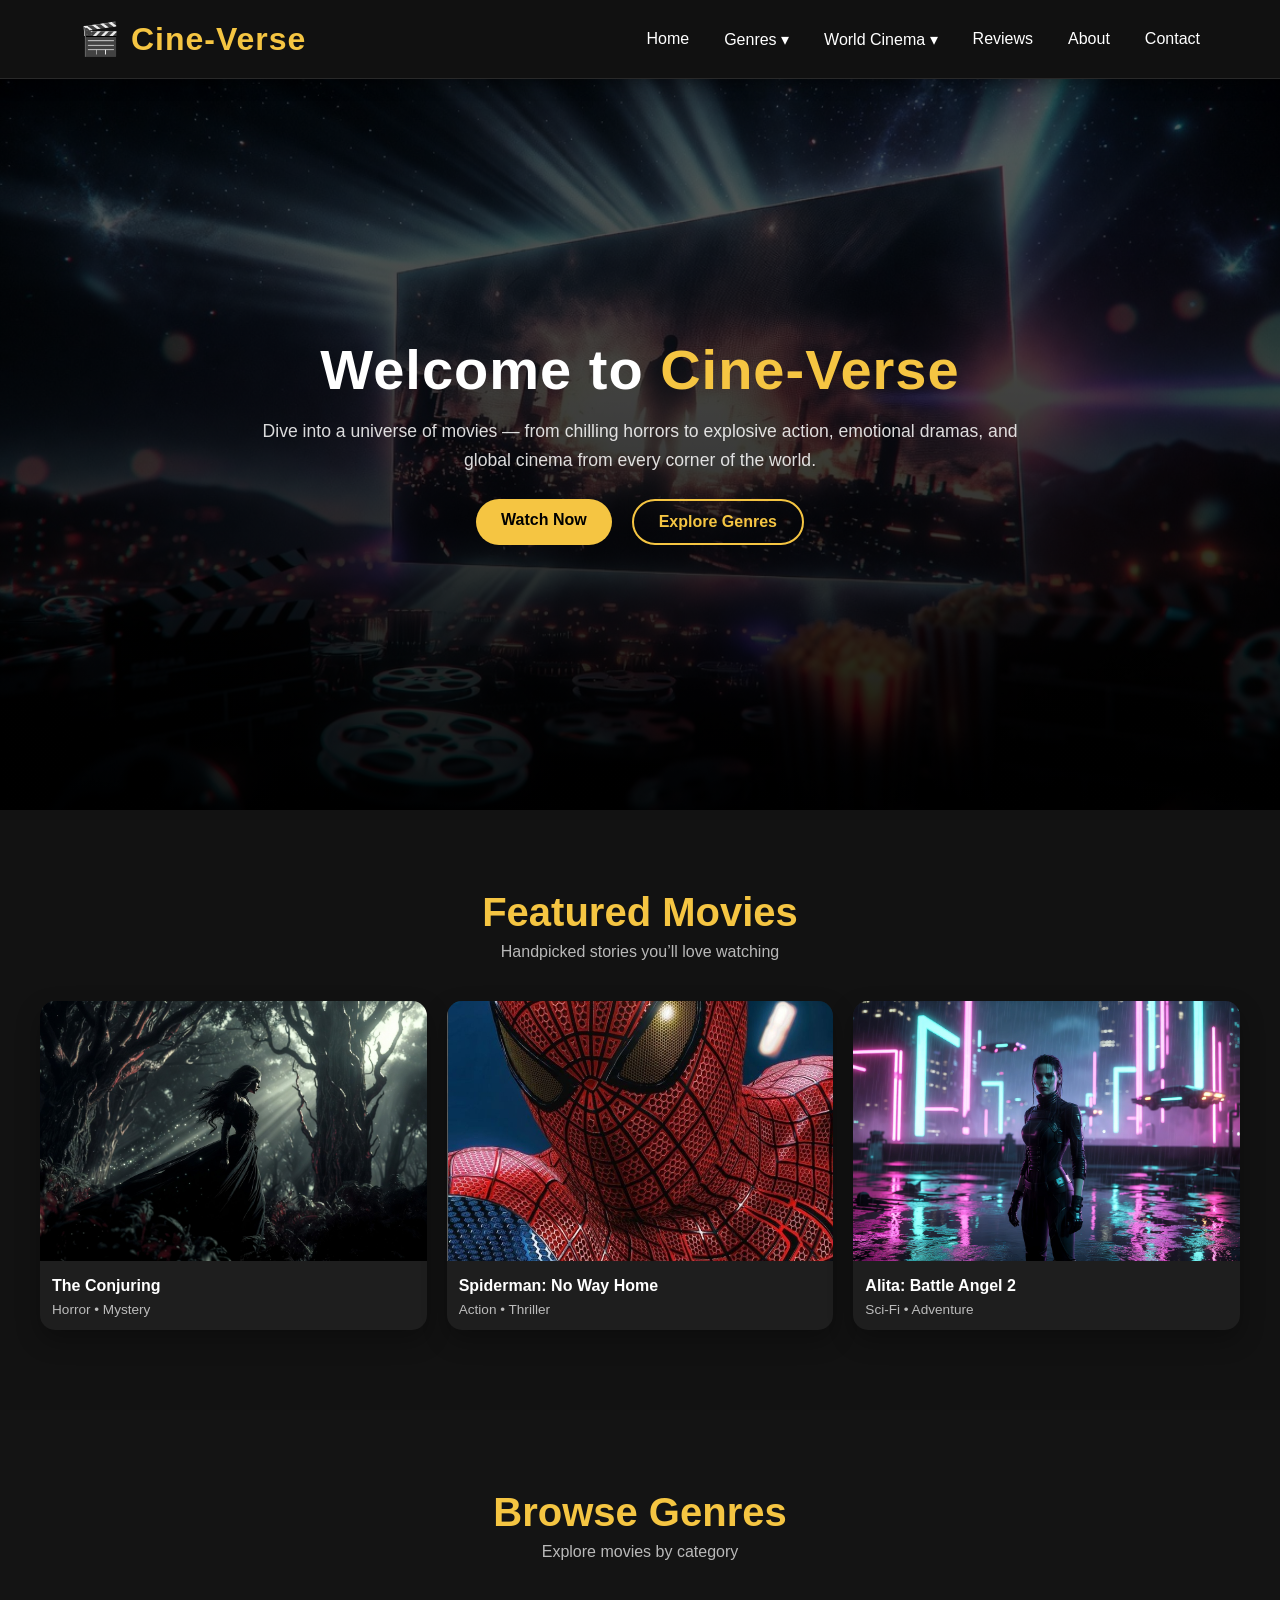
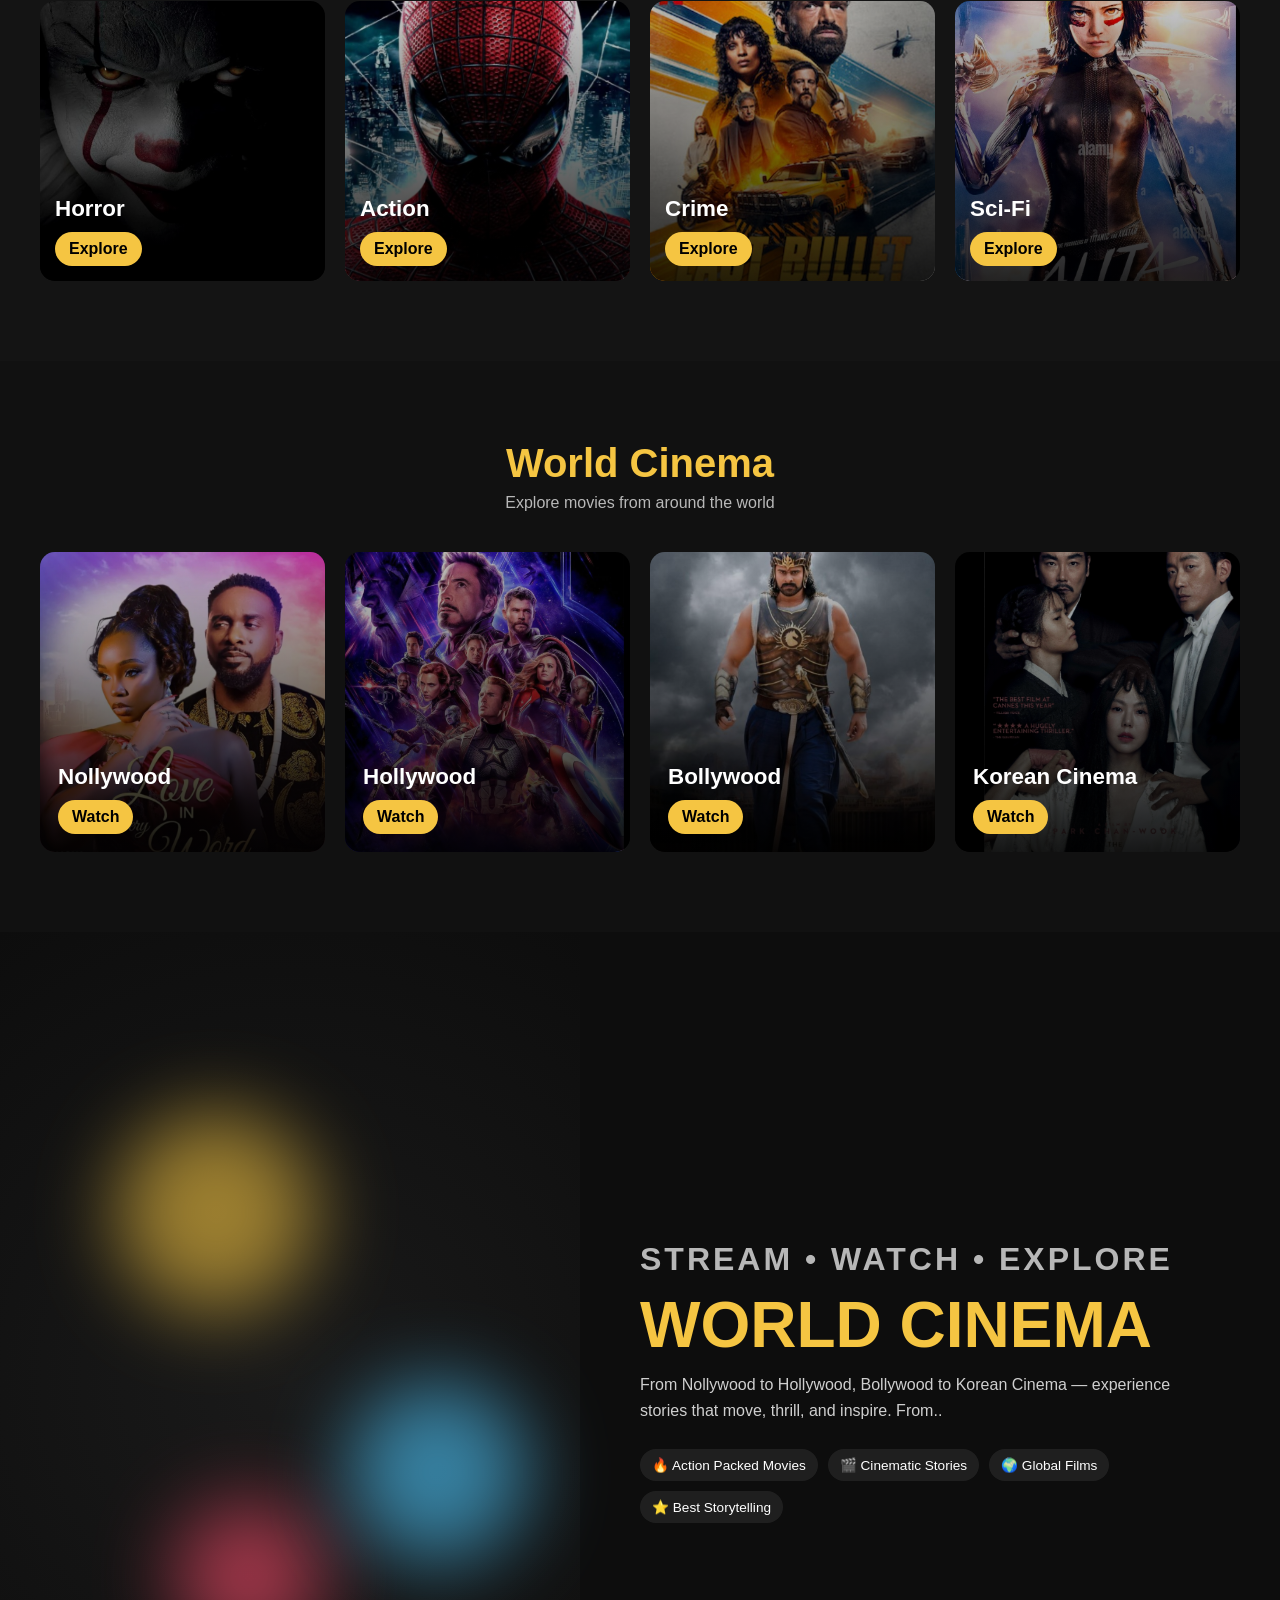
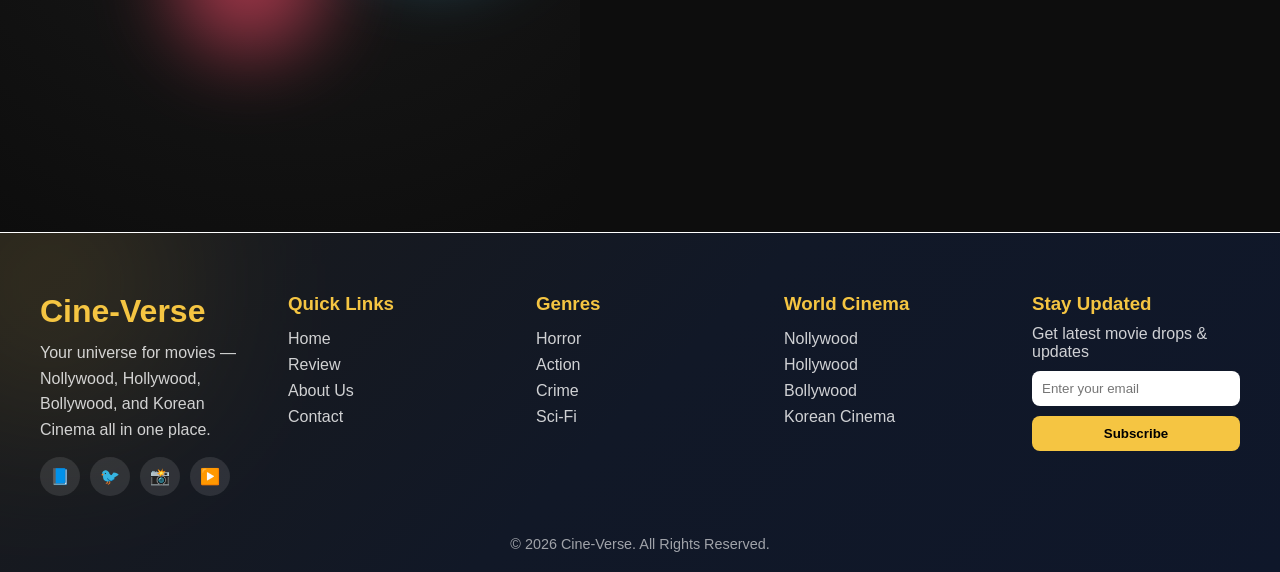
==== index.html @ 4a2f05e6 "first commit" ====
<!DOCTYPE html>
<html lang="en">
<head>
    <meta charset="UTF-8">
    <meta name="viewport" content="width=device-width, initial-scale=1.0">
    <title>Cine-Verse</title>
    <link rel="stylesheet" href="./css/index.css">
</head>
<body>
    
    <!-- HEADER START -->
<header>
    <nav class="navbar">

        <!-- Logo -->
        <div class="logo">
            🎬 Cine-Verse
        </div>

        <!-- Navigation Links -->
        <ul class="nav-links">

            <li><a href="index.html">Home</a></li>

            <!-- Genres Dropdown -->
            <li class="dropdown">
                <a href="#">Genres ▾</a>

                <ul class="dropdown-menu">
                    <li><a href="/html/horror.html">Horror</a></li>
                    <li><a href="/html/action.html">Action</a></li>
                    <li><a href="/html/crime.html">Crime</a></li>
                    <li><a href="/html/scifi.html">Sci-Fi</a></li>
                </ul>
            </li>

            <!-- World Cinema Dropdown -->
            <li class="dropdown">
                <a href="#">World Cinema ▾</a>

                <ul class="dropdown-menu">
                    <li><a href="/html/worldcinema.html">Nollywood</a></li>
                    <li><a href="/html/worldcinema.html">Hollywood</a></li>
                    <li><a href="/html/worldcinema.html">Bollywood</a></li>
                    <li><a href="/html/worldcinema.html">Korean Cinema</a></li>
                </ul>
            </li>

            <li><a href="/html/reviews.html">Reviews</a></li>
            <li><a href="/html/about.html">About</a></li>
            <li><a href="/html/contact.html">Contact</a></li>

        </ul>

    </nav>
</header>

<!-- HERO SECTION -->

<section class="hero">
    <div class="hero-overlay"></div>

    <div class="hero-content">
        <h1>Welcome to <span>Cine-Verse</span></h1>

        <p>
            Dive into a universe of movies — from chilling horrors to explosive action,
            emotional dramas, and global cinema from every corner of the world.
        </p>

        <div class="hero-buttons">
            <a href="#" class="btn primary">Watch Now</a>
            <a href="#" class="btn secondary">Explore Genres</a>
        </div>
    </div>
</section>

                <!--    FEATURED MOVIES-->

<section class="featured">
    <div class="container">

        <div class="section-title">
            <h2>Featured Movies</h2>
            <p>Handpicked stories you’ll love watching</p>
        </div>

        <div class="movie-grid">

            <div class="movie-card">
                <img src="./images/WhatsApp Image 2026-05-31 at 11.28.16 PM.jpeg">
                <div class="movie-info">
                    <h3>The Conjuring</h3>
                    <span>Horror • Mystery</span>
                </div>
            </div>

            <div class="movie-card">
                <img src="./images/WhatsApp Image 2026-05-31 at 11.37.19 PM.jpeg">
                <div class="movie-info">
                    <h3>Spiderman: No Way Home</h3>
                    <span>Action • Thriller</span>
                </div>
            </div>

            <div class="movie-card">
                <img src="./images/WhatsApp Image 2026-05-31 at 11.28.17 PM.jpeg">
                <div class="movie-info">
                    <h3>Alita: Battle Angel 2</h3>
                    <span>Sci-Fi • Adventure</span>
                </div>
            </div>

            </div>

        </div>
    </div>
</section>


                      <!--GENRES-->
<section class="genres">
    <div class="container">

        <div class="section-title">
            <h2>Browse Genres</h2>
            <p>Explore movies by category</p>
        </div>

        <div class="genre-grid">

            <!-- HORROR -->
            <div class="genre-card">
                <img src="./images/PENNNYWISE.jpg" alt="Horror">

                <div class="genre-overlay">
                    <h3>Horror</h3>
                    <a href="/html/horror.html" class="genre-btn">Explore</a>
                </div>
            </div>

            <!-- ACTION -->
            <div class="genre-card">
                <img src="./images/SPIDEY.jpg" alt="Action">

                <div class="genre-overlay">
                    <h3>Action</h3>
                    <a href="/html/action.html" class="genre-btn">Explore</a>
                </div>
            </div>

            <!-- CRIME -->
            <div class="genre-card">
                <img src="./images/ACTION.jpg" alt="Crime">

                <div class="genre-overlay">
                    <h3>Crime</h3>
                    <a href="/html/crime.html" class="genre-btn">Explore</a>
                </div>
            </div>

            <!-- SCI-FI -->
            <div class="genre-card">
                <img src="./images/ALITA.jpg" alt="Sci-Fi">

                <div class="genre-overlay">
                    <h3>Sci-Fi</h3>
                    <a href="/html/sci-fi.html" class="genre-btn">Explore</a>
                </div>
            </div>

        </div>

    </div>
</section>


<section class="cinema">
    <div class="container">

        <div class="section-title">
            <h2>World Cinema</h2>
            <p>Explore movies from around the world</p>
        </div>

        <div class="cinema-grid">

            <!-- NOLLYWOOD -->
            <div class="cinema-card">
                <img src="./images/WhatsApp Image 2026-06-01 at 12.31.24 AM (2).jpeg" alt="Nollywood">

                <div class="cinema-overlay">
                    <h3>Nollywood</h3>
                    <a href="/html/worldcinema.html" class="cinema-btn">Watch</a>
                </div>
            </div>

            <!-- HOLLYWOOD -->
            <div class="cinema-card">
                <img src="./images/WhatsApp Image 2026-06-01 at 12.31.24 AM (1).jpeg" alt="Hollywood">

                <div class="cinema-overlay">
                    <h3>Hollywood</h3>
                    <a href="/html/worldcinema.html" class="cinema-btn">Watch</a>
                </div>
            </div>

            <!-- BOLLYWOOD -->
            <div class="cinema-card">
                <img src="./images/WhatsApp Image 2026-06-01 at 12.31.24 AM.jpeg" alt="Bollywood">

                <div class="cinema-overlay">
                    <h3>Bollywood</h3>
                    <a href="/html/worldcinema.html" class="cinema-btn">Watch</a>
                </div>
            </div>

            <!-- KOREAN CINEMA -->
            <div class="cinema-card">
                <img src="./images/WhatsApp Image 2026-06-01 at 12.32.13 AM.jpeg" alt="Korean Cinema">

                <div class="cinema-overlay">
                    <h3>Korean Cinema</h3>
                    <a href="/html/worldcinema.html" class="cinema-btn">Watch</a>
                </div>
            </div>

        </div>

    </div>
</section>


<section class="final-banner">

    <!-- LEFT SIDE (VISUAL AMBIENCE) -->
    <div class="final-left">
        <div class="glow-circle one"></div>
        <div class="glow-circle two"></div>
        <div class="glow-circle three"></div>
    </div>

    <!-- RIGHT SIDE (ANIMATED TEXT) -->
    <div class="final-right">

        <h1 class="line1">STREAM • WATCH • EXPLORE</h1>

        <h1 class="line2">WORLD CINEMA</h1>

        <p>
            From Nollywood to Hollywood, Bollywood to Korean Cinema —  
            experience stories that move, thrill, and inspire. From..
        </p>

        <div class="moving-tags">
            <span>🔥 Action Packed Movies</span>
            <span>🎬 Cinematic Stories</span>
            <span>🌍 Global Films</span>
            <span>⭐ Best Storytelling</span>
        </div>

    </div>

</section>



<footer class="footer">

    <div class="footer-container">

        <!-- BRAND SECTION -->
        <div class="footer-brand">
            <h2>Cine-Verse</h2>
            <p>
                Your universe for movies — Nollywood, Hollywood, Bollywood, and Korean Cinema all in one place.
            </p>

            <div class="socials">
                <span>📘</span>
                <span>🐦</span>
                <span>📸</span>
                <span>▶️</span>
            </div>
        </div>

        <!-- QUICK LINKS -->
        <div class="footer-links">
            <h3>Quick Links</h3>
            <a href="/html/index.html">Home</a>
            <a href="/html/reviews.html">Review</a>
            <a href="/html/about.html">About Us</a>
            <a href="/html/contact.html">Contact</a>
        </div>

        <!-- GENRES -->
        <div class="footer-links">
            <h3>Genres</h3>
            <a href="/html/horror.html">Horror</a>
            <a href="/html/action.html">Action</a>
            <a href="/html/crime.html">Crime</a>
            <a href="/html/sci-fi.html">Sci-Fi</a>
        </div>

        <!-- WORLD-CINEMA -->
        <div class="footer-links">
            <h3>World Cinema</h3>
            <a href="/html/worldcinema.html">Nollywood</a>
            <a href="/html/worldcinema.html">Hollywood</a>
            <a href="/html/worldcinema.html">Bollywood</a>
            <a href="/html/worldcinema.html">Korean Cinema</a>
        </div>

        <!-- CONTACT -->
        <div class="footer-contact">
            <h3>Stay Updated</h3>

            <p>Get latest movie drops & updates</p>

            <input type="email" placeholder="Enter your email">
            <button>Subscribe</button>
        </div>


    </div>

    <div class="footer-bottom">
        <p>© 2026 Cine-Verse. All Rights Reserved.</p>
    </div>

</footer>

</body>
</html>
---- css/index.css ----
/* RESET */

*{
    margin:0;
    padding:0;
    box-sizing:border-box;
}

/* BODY */

body{
    font-family:'Segoe UI', sans-serif;
    background:#0d0d0d;
}

/* NAVBAR */

header{
    position:relative;
    
}   

.navbar{
    position:fixed;
    top:0;
    left:0;
    width:100%;
    z-index:999999;

    display:flex;
    justify-content:space-between;
    align-items:center;

    padding:20px 80px;

    background:#111;
    border-bottom:1px solid rgba(255,255,255,0.1);

    box-shadow:0 4px 15px rgba(0,0,0,0.4);
}

/* LOGO */

.logo{
    font-size:2rem;
    font-weight:700;
    color:#f5c542;
    cursor:pointer;
    letter-spacing:1px;
}

/* NAVIGATION */

.nav-links{
    display:flex;
    align-items:center;
    gap:35px;
    list-style:none;
}

.nav-links li{
    position:relative;
}

.nav-links a{
    color:white;
    text-decoration:none;
    font-size:1rem;
    transition:0.3s ease;
}

/* HOVER EFFECT */

.nav-links a:hover{
    color:#f5c542;
}

/* DROPDOWN */

.dropdown{
    position:relative;
    display:inline-block;
}

.dropdown-menu{
    position:absolute;
    top: 100%;
    left:0;

    min-width:180px;

    background:#1b1b1b;

    border-radius:10px;

    display:none;

    list-style:none;

    overflow:hidden;

    box-shadow:0 8px 20px rgba(0,0,0,0.5);

    padding:10px 0;
}

/* SHOW DROPDOWN */

.dropdown:hover .dropdown-menu{
    display:block;
}

/* DROPDOWN ITEMS */

.dropdown-menu li{
    width:100%;
}

.dropdown-menu a{
    display:block;
    padding:12px 18px;
}

.dropdown-menu a:hover{
    background:#292929;
    color:#f5c542;
}

.hero {
    height: 90vh;
    width: 100%;

    display: flex;
    align-items: center;
    justify-content: center;

    position: relative;

    background: url('/images/Cine-Verse\ hero\ image.jpeg') no-repeat center/cover;
}

/* DARK OVERLAY FOR CINEMATIC FEEL */
.hero-overlay {
    position: absolute;
    top: 0;
    left: 0;

    height: 100%;
    width: 100%;

    background: linear-gradient(
        to bottom,
        rgba(0,0,0,0.6),
        rgba(0,0,0,0.9)
    );
}

/* CONTENT */


.hero-content {
    position: relative;
    text-align: center;

    max-width: 800px;
    padding: 20px;
    color: white;
}

.hero-content h1 {
    font-size: 3.5rem;
    margin-top: 4.5rem;
    margin-bottom: 15px;
    letter-spacing: 1px;
}

.hero-content h1 span {
    color: #f5c542;
}

.hero-content p {
    font-size: 1.1rem;
    line-height: 1.6;
    opacity: 0.85;
    margin-bottom: 25px;
}

/* BUTTONS */
.hero-buttons {
    display: flex;
    justify-content: center;
    gap: 20px;
}

.btn {
    padding: 12px 25px;
    text-decoration: none;
    border-radius: 30px;
    font-weight: 600;
    transition: 0.3s ease;
}

/* PRIMARY BUTTON */
.primary {
    background: #f5c542;
    color: #000;
}

.primary:hover {
    background: #ffd76a;
    transform: scale(1.05);
}

/* SECONDARY BUTTON */
.secondary {
    border: 2px solid #f5c542;
    color: #f5c542;
}

.secondary:hover {
    background: #f5c542;
    color: #000;
    transform: scale(1.05);
}



/* Featured Movies */
body {
    font-family: 'Segoe UI', sans-serif;
    background: #121212;
    color: #fff;
}

/* SECTION WRAPPER */
.featured {
    padding: 80px 20px;
}

/* CENTER CONTAINER */
.container {
    max-width: 1200px;
    margin: auto;
}

/* TITLE */
.section-title {
    text-align: center;
    margin-bottom: 40px;
}

.section-title h2 {
    font-size: 2.5rem;
    color: #f5c542;
}

.section-title p {
    opacity: 0.7;
    margin-top: 8px;
}

/* GRID */
.movie-grid {
    display: grid;
    grid-template-columns: repeat(auto-fit, minmax(180px, 1fr));
    gap: 20px;
}

/* CARD */
.movie-card {
    background: #1e1e1e;
    border-radius: 15px;
    overflow: hidden;
    cursor: pointer;
    transition: 0.3s ease;
    box-shadow: 0 10px 25px rgba(0,0,0,0.3);
}

/* IMAGE */
.movie-card img {
    width: 100%;
    height: 260px;
    object-fit: cover;
    transition: 0.4s ease;
}

/* INFO */
.movie-info {
    padding: 12px;
}

.movie-info h3 {
    font-size: 1rem;
    margin-bottom: 5px;
}

.movie-info span {
    font-size: 0.85rem;
    opacity: 0.7;
}

/* HOVER */
.movie-card:hover {
    transform: translateY(-6px);
    box-shadow: 0 15px 35px rgba(245, 197, 66, 0.15);
}

.movie-card:hover img {
    transform: scale(1.05);
}



.genres {
    padding: 80px 20px;
    background: #141414;
}

.container {
    max-width: 1200px;
    margin: auto;
}

.section-title {
    text-align: center;
    margin-bottom: 40px;
}

.section-title h2 {
    font-size: 2.5rem;
    color: #f5c542;
}

.section-title p {
    opacity: 0.7;
}

/* GRID */
.genre-grid {
    display: grid;
    grid-template-columns: repeat(auto-fit, minmax(220px, 1fr));
    gap: 20px;
}

/* CARD */
.genre-card {
    position: relative;
    height: 280px;
    border-radius: 15px;
    overflow: hidden;
    cursor: pointer;
    transition: 0.3s ease;
}

/* IMAGE */
.genre-card img {
    width: 100%;
    height: 100%;
    object-fit: cover;
    transition: 0.4s ease;
}

/* OVERLAY */
.genre-overlay {
    position: absolute;
    inset: 0;
    background: linear-gradient(
        to top,
        rgba(0,0,0,0.85),
        rgba(0,0,0,0.2)
    );

    display: flex;
    flex-direction: column;
    justify-content: flex-end;
    padding: 15px;
    color: white;
}

/* TITLE */
.genre-overlay h3 {
    font-size: 1.4rem;
    margin-bottom: 10px;
}

/* BUTTON */
.genre-btn {
    display: inline-block;
    padding: 8px 14px;
    background: #f5c542;
    color: #000;
    text-decoration: none;
    border-radius: 20px;
    font-weight: bold;
    width: fit-content;
    transition: 0.3s ease;
}

/* HOVER EFFECTS */
.genre-card:hover img {
    transform: scale(1.1);
}

.genre-card:hover {
    transform: translateY(-5px);
}

.genre-btn:hover {
    background: #ffd76a;
}




.cinema {
    padding: 80px 20px;
    background: #111;
}

.container {
    max-width: 1200px;
    margin: auto;
}

/* GRID */
.cinema-grid {
    display: grid;
    grid-template-columns: repeat(auto-fit, minmax(220px, 1fr));
    gap: 20px;
}

/* CARD */
.cinema-card {
    position: relative;
    height: 300px;
    border-radius: 15px;
    overflow: hidden;
    cursor: pointer;
    transition: 0.3s ease;
}

/* IMAGE */
.cinema-card img {
    width: 100%;
    height: 100%;
    object-fit: cover;
    transition: 0.4s ease;
}

/* OVERLAY */
.cinema-overlay {
    position: absolute;
    inset: 0;
    background: linear-gradient(
        to top,
        rgba(0,0,0,0.9),
        rgba(0,0,0,0.2)
    );

    display: flex;
    flex-direction: column;
    justify-content: flex-end;
    padding: 18px;
    color: white;
}

/* TITLE */
.cinema-overlay h3 {
    font-size: 1.4rem;
    margin-bottom: 10px;
}

/* BUTTON */
.cinema-btn {
    display: inline-block;
    padding: 8px 14px;
    background: #f5c542;
    color: #000;
    text-decoration: none;
    border-radius: 20px;
    font-weight: bold;
    width: fit-content;
    transition: 0.3s ease;
}



/* HOVER EFFECT */
.cinema-card:hover img {
    transform: scale(1.1);
}

.cinema-card:hover {
    transform: translateY(-6px);
    box-shadow: 0 15px 30px rgba(0,0,0,0.5);
}

.cinema-btn:hover {
    background: #ffd76a;
}





/* SECTION LAYOUT */
.final-banner {
    display: flex;
    height: 100vh;
    background: #0d0d0d;
    overflow: hidden;
}

/* LEFT SIDE (GLOW AMBIENCE) */
.final-left {
    flex: 1;
    position: relative;
    background: radial-gradient(circle at center, #1a1a1a, #0d0d0d);
}

/* FLOATING GLOW ORBS */
.glow-circle {
    position: absolute;
    border-radius: 50%;
    filter: blur(40px);
    opacity: 0.6;
    animation: float 6s infinite ease-in-out;
}

.one {
    width: 200px;
    height: 200px;
    background: #f5c542;
    top: 20%;
    left: 20%;
}

.two {
    width: 150px;
    height: 150px;
    background: #ff4d6d;
    bottom: 20%;
    left: 30%;
    animation-delay: 2s;
}

.three {
    width: 180px;
    height: 180px;
    background: #4dc9ff;
    top: 50%;
    left: 60%;
    animation-delay: 4s;
}

@keyframes float {
    0%, 100% { transform: translateY(0); }
    50% { transform: translateY(-20px); }
}

/* RIGHT SIDE */
.final-right {
    flex: 1;
    display: flex;
    flex-direction: column;
    justify-content: center;
    padding: 60px;
    color: white;
}

/* MAIN TITLE */
.line1 {
    font-size: 2rem;
    letter-spacing: 3px;
    opacity: 0.7;
    animation: fadeIn 2s ease;
}

.line2 {
    font-size: 4rem;
    color: #f5c542;
    margin: 10px 0;
    animation: glowText 2s infinite alternate;
}

/* DESCRIPTION */
.final-right p {
    opacity: 0.8;
    line-height: 1.6;
    margin-bottom: 25px;
}

/* TAGS */
.moving-tags {
    display: flex;
    flex-wrap: wrap;
    gap: 10px;
}

.moving-tags span {
    background: rgba(255,255,255,0.08);
    padding: 8px 12px;
    border-radius: 20px;
    font-size: 0.85rem;
    animation: slideUp 1s ease forwards;
    transition: 0.3s ease;
}

.moving-tags span:hover {
    background: #f5c542;
    color: #000;
    transform: scale(1.1);
}

/* ANIMATIONS */
@keyframes glowText {
    from { text-shadow: 0 0 10px #f5c542; }
    to { text-shadow: 0 0 25px #f5c542, 0 0 40px #f5c542; }
}

@keyframes fadeIn {
    from { opacity: 0; transform: translateY(20px); }
    to { opacity: 1; transform: translateY(0); }
}

@keyframes slideUp {
    from { opacity: 0; transform: translateY(20px); }
    to { opacity: 1; transform: translateY(0); }
}







/* FOOTER BACKGROUND (NOT PURE BLACK) */
.footer {
    background: linear-gradient(135deg, #1a1a1a, #111827, #0f172a);
    color: white;
    padding: 60px 20px 20px;
    position: relative;
    overflow: hidden;
    border-top: white solid 1px;
}

/* SOFT GLOW EFFECT */
.footer::before {
    content: "";
    position: absolute;
    top: -50px;
    left: -50px;
    width: 200px;
    height: 200px;
    background: #f5c542;
    filter: blur(100px);
    opacity: 0.2;
}

/* CONTAINER */
.footer-container {
    max-width: 1200px;
    margin: auto;
    display: grid;
    grid-template-columns: repeat(auto-fit, minmax(200px, 1fr));
    gap: 40px;
    position: relative;
    z-index: 2;
}

/* BRAND */
.footer-brand h2 {
    font-size: 2rem;
    color: #f5c542;
    margin-bottom: 10px;
}

.footer-brand p {
    opacity: 0.8;
    line-height: 1.6;
}

/* SOCIAL ICONS */
.socials {
    margin-top: 15px;
    display: flex;
    gap: 10px;
}

.socials span {
    background: rgba(255,255,255,0.1);
    padding: 10px;
    border-radius: 50%;
    cursor: pointer;
    transition: 0.3s ease;
}

.socials span:hover {
    background: #f5c542;
    color: #000;
    transform: scale(1.1);
}

/* LINKS */
.footer-links h3 {
    margin-bottom: 15px;
    color: #f5c542;
}

.footer-links a {
    display: block;
    color: white;
    text-decoration: none;
    margin-bottom: 8px;
    opacity: 0.8;
    transition: 0.3s ease;
}

.footer-links a:hover {
    color: #f5c542;
    transform: translateX(5px);
}

/* CONTACT */
.footer-contact h3 {
    color: #f5c542;
    margin-bottom: 10px;
}

.footer-contact p {
    opacity: 0.8;
    margin-bottom: 10px;
}

.footer-contact input {
    width: 100%;
    padding: 10px;
    border: none;
    border-radius: 8px;
    margin-bottom: 10px;
}

.footer-contact button {
    width: 100%;
    padding: 10px;
    border: none;
    background: #f5c542;
    font-weight: bold;
    cursor: pointer;
    border-radius: 8px;
    transition: 0.3s ease;
}

.footer-contact button:hover {
    background: #ffd76a;
    transform: scale(1.03);
}

/* BOTTOM BAR */
.footer-bottom {
    text-align: center;
    margin-top: 40px;
    opacity: 0.6;
    font-size: 0.9rem;
}
/* RESPONSIVE */

@media(max-width:768px){

    .navbar{
        flex-direction:column;
        gap:20px;
        padding:20px;
    }

    .nav-links{
        flex-wrap:wrap;
        justify-content:center;
        gap:20px;
    }
}
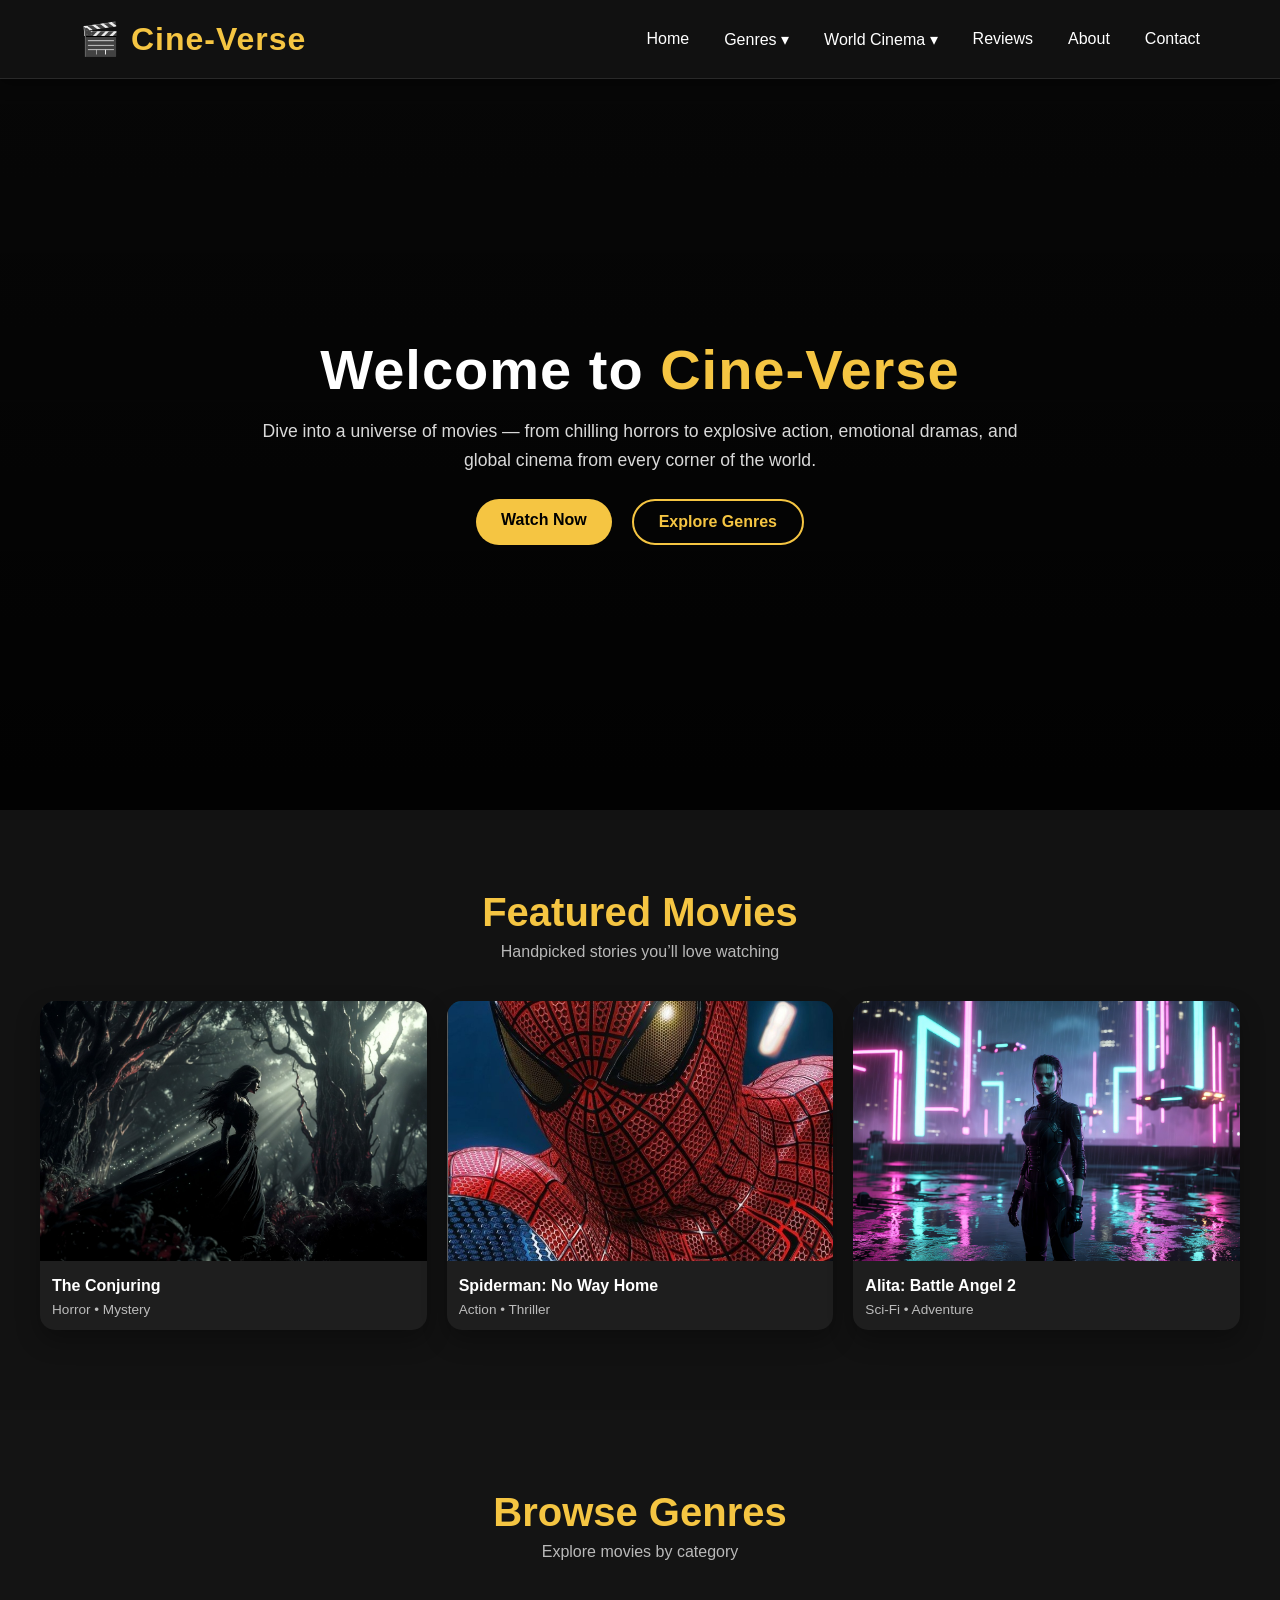
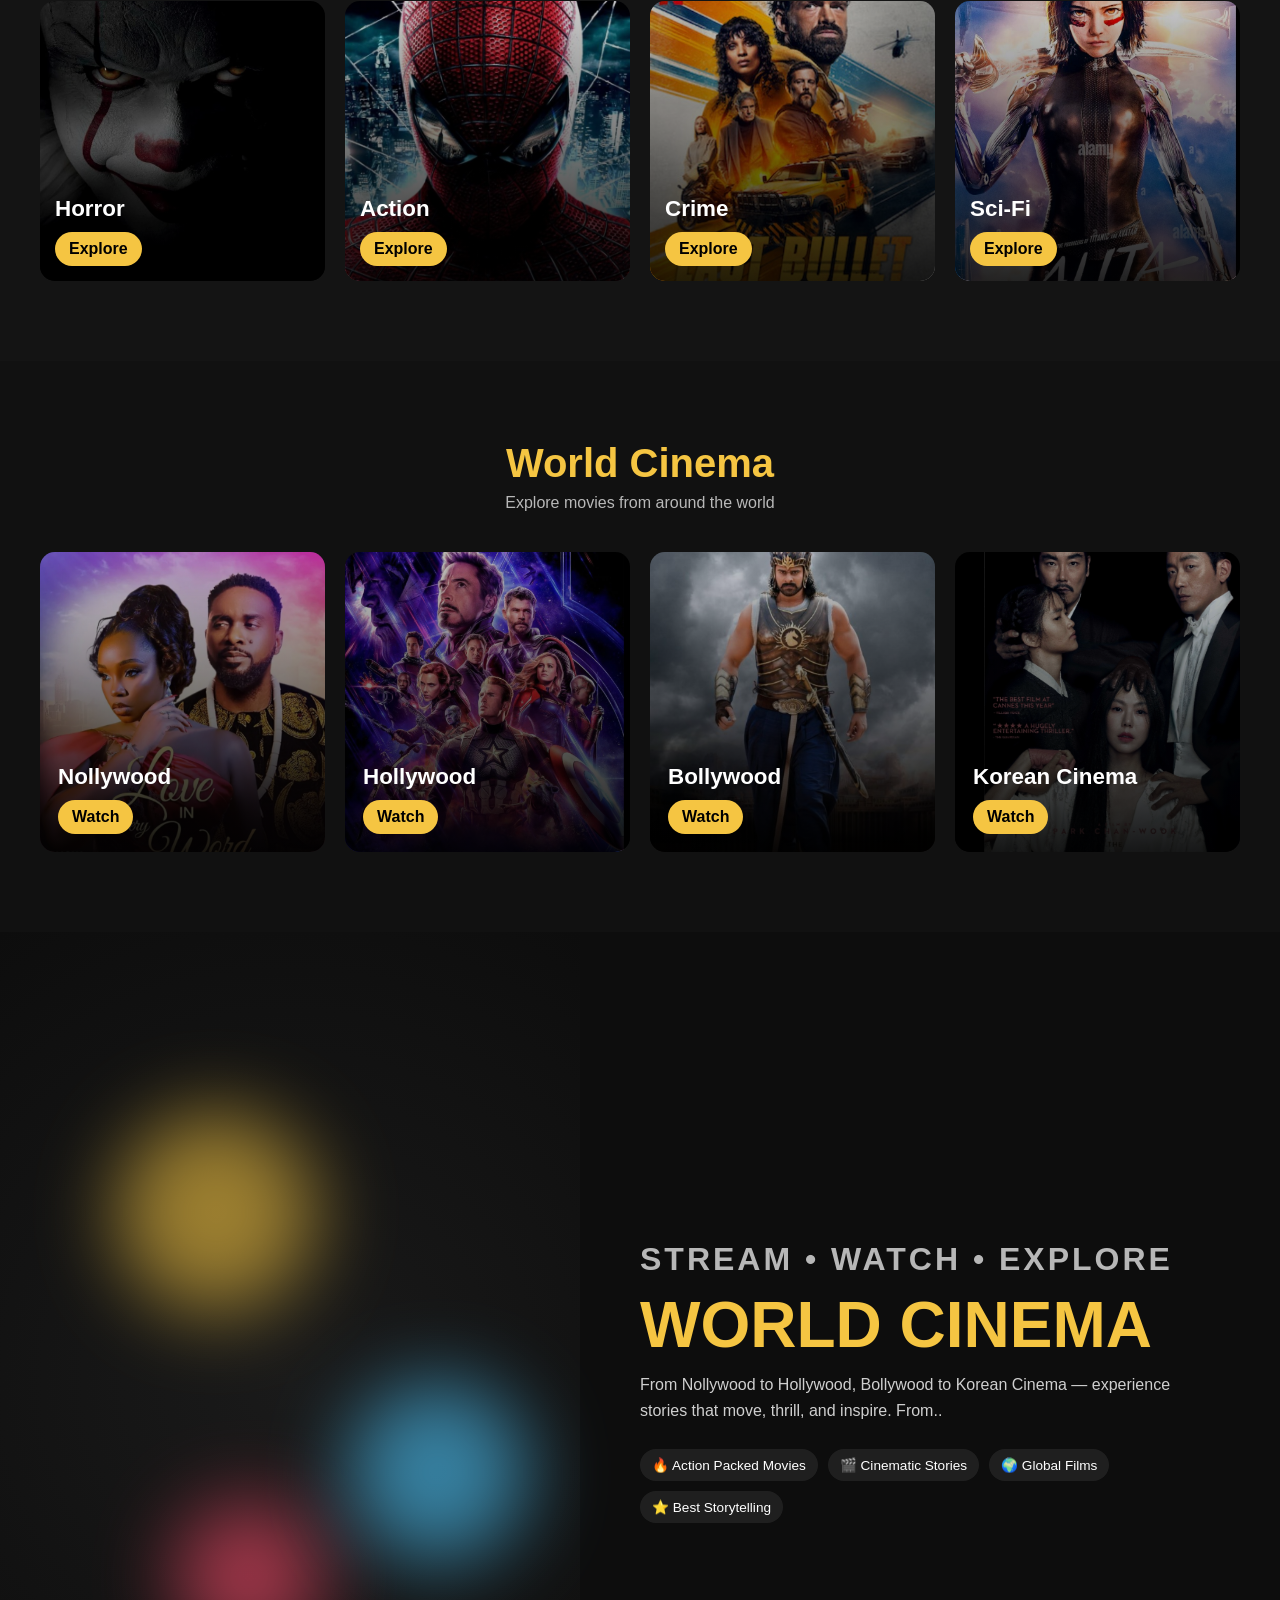
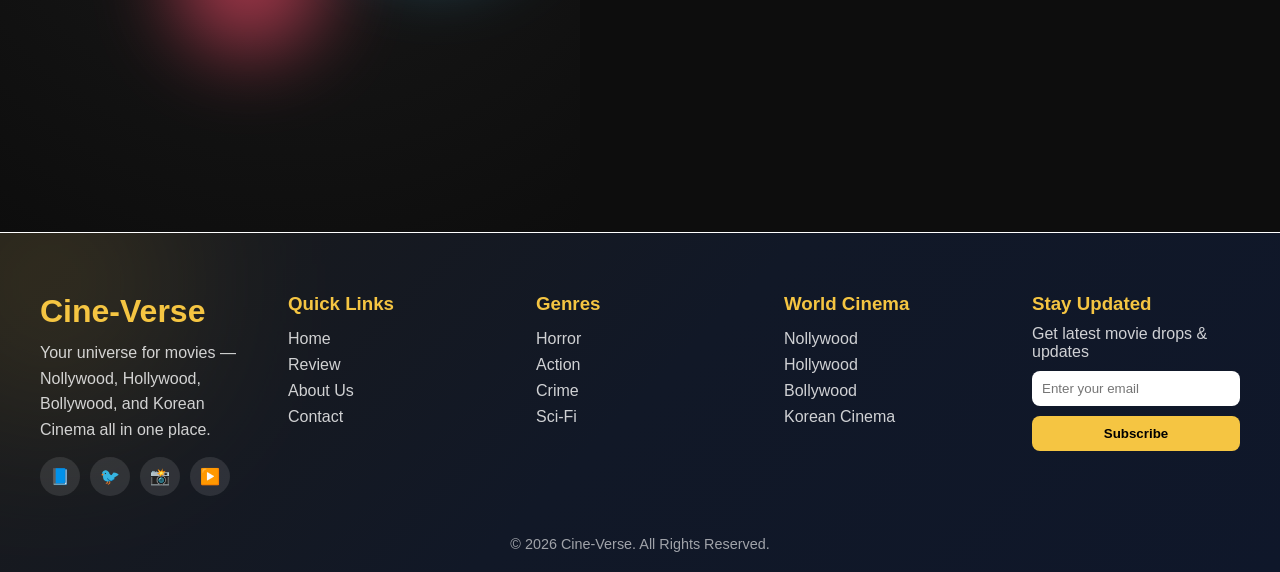
==== commit 252ff007: "corrected image links" ====
--- a/index.html
+++ b/index.html
@@ -27,10 +27,10 @@
                 <a href="#">Genres ▾</a>
 
                 <ul class="dropdown-menu">
-                    <li><a href="/html/horror.html">Horror</a></li>
-                    <li><a href="/html/action.html">Action</a></li>
-                    <li><a href="/html/crime.html">Crime</a></li>
-                    <li><a href="/html/scifi.html">Sci-Fi</a></li>
+                    <li><a href="html/horror.html">Horror</a></li>
+                    <li><a href="html/action.html">Action</a></li>
+                    <li><a href="html/crime.html">Crime</a></li>
+                    <li><a href="html/scifi.html">Sci-Fi</a></li>
                 </ul>
             </li>
 
@@ -39,16 +39,16 @@
                 <a href="#">World Cinema ▾</a>
 
                 <ul class="dropdown-menu">
-                    <li><a href="/html/worldcinema.html">Nollywood</a></li>
-                    <li><a href="/html/worldcinema.html">Hollywood</a></li>
-                    <li><a href="/html/worldcinema.html">Bollywood</a></li>
-                    <li><a href="/html/worldcinema.html">Korean Cinema</a></li>
+                    <li><a href="html/worldcinema.html">Nollywood</a></li>
+                    <li><a href="html/worldcinema.html">Hollywood</a></li>
+                    <li><a href="html/worldcinema.html">Bollywood</a></li>
+                    <li><a href="html/worldcinema.html">Korean Cinema</a></li>
                 </ul>
             </li>
 
-            <li><a href="/html/reviews.html">Reviews</a></li>
-            <li><a href="/html/about.html">About</a></li>
-            <li><a href="/html/contact.html">Contact</a></li>
+            <li><a href="html/reviews.html">Reviews</a></li>
+            <li><a href="html/about.html">About</a></li>
+            <li><a href="html/contact.html">Contact</a></li>
 
         </ul>
 
@@ -88,7 +88,7 @@
         <div class="movie-grid">
 
             <div class="movie-card">
-                <img src="./images/WhatsApp Image 2026-05-31 at 11.28.16 PM.jpeg">
+                <img src="images/WhatsApp Image 2026-05-31 at 11.28.16 PM.jpeg" alt="The Conjuring movie poster featuring a haunted house setting with supernatural elements creating an eerie and terrifying atmosphere">
                 <div class="movie-info">
                     <h3>The Conjuring</h3>
                     <span>Horror • Mystery</span>
@@ -96,15 +96,15 @@
             </div>
 
             <div class="movie-card">
-                <img src="./images/WhatsApp Image 2026-05-31 at 11.37.19 PM.jpeg">
+                <img src="images/WhatsApp Image 2026-05-31 at 11.37.19 PM.jpeg" alt="Spiderman: No Way Home movie poster depicting the masked superhero in action-packed scene with dramatic lighting emphasizing the thrilling nature of the film">
                 <div class="movie-info">
                     <h3>Spiderman: No Way Home</h3>
                     <span>Action • Thriller</span>
                 </div>
             </div>
 
-            <div class="movie-card">
-                <img src="./images/WhatsApp Image 2026-05-31 at 11.28.17 PM.jpeg">
+            <div class="movie-card">            
+                <img src="images/WhatsApp Image 2026-05-31 at 11.28.17 PM.jpeg" alt="Alita: Battle Angel 2 movie poster showing a futuristic cyborg character in a sci-fi environment with advanced technology and dramatic action-oriented composition">
                 <div class="movie-info">
                     <h3>Alita: Battle Angel 2</h3>
                     <span>Sci-Fi • Adventure</span>
@@ -131,41 +131,41 @@
 
             <!-- HORROR -->
             <div class="genre-card">
-                <img src="./images/PENNNYWISE.jpg" alt="Horror">
+                <img src="images/PENNNYWISE.jpg" alt="Horror genre card featuring a menacing clown character with a sinister expression creating a frightening and unsettling visual atmosphere">
 
                 <div class="genre-overlay">
                     <h3>Horror</h3>
-                    <a href="/html/horror.html" class="genre-btn">Explore</a>
+                    <a href="html/horror.html" class="genre-btn">Explore</a>
                 </div>
             </div>
 
             <!-- ACTION -->
             <div class="genre-card">
-                <img src="./images/SPIDEY.jpg" alt="Action">
+                <img src="images/SPIDEY.jpg" alt="Action genre card depicting a superhero character in a dynamic fighting pose with intense energy and excitement">
 
                 <div class="genre-overlay">
                     <h3>Action</h3>
-                    <a href="/html/action.html" class="genre-btn">Explore</a>
+                    <a href="html/action.html" class="genre-btn">Explore</a>
                 </div>
             </div>
 
             <!-- CRIME -->
             <div class="genre-card">
-                <img src="./images/ACTION.jpg" alt="Crime">
+                <img src="images/ACTION.jpg" alt="Crime genre card featuring dramatic scenes with intense characters engaged in suspenseful criminal circumstances">
 
                 <div class="genre-overlay">
                     <h3>Crime</h3>
-                    <a href="/html/crime.html" class="genre-btn">Explore</a>
+                    <a href="html/crime.html" class="genre-btn">Explore</a>
                 </div>
             </div>
 
             <!-- SCI-FI -->
             <div class="genre-card">
-                <img src="./images/ALITA.jpg" alt="Sci-Fi">
+                <img src="images/ALITA.jpg" alt="Science fiction genre card showcasing futuristic elements, advanced technology, and cybernetic themes creating an otherworldly atmosphere">
 
                 <div class="genre-overlay">
                     <h3>Sci-Fi</h3>
-                    <a href="/html/sci-fi.html" class="genre-btn">Explore</a>
+                    <a href="html/sci-fi.html" class="genre-btn">Explore</a>
                 </div>
             </div>
 
@@ -187,41 +187,41 @@
 
             <!-- NOLLYWOOD -->
             <div class="cinema-card">
-                <img src="./images/WhatsApp Image 2026-06-01 at 12.31.24 AM (2).jpeg" alt="Nollywood">
+                <img src="images/WhatsApp Image 2026-06-01 at 12.31.24 AM (2).jpeg" alt="Nollywood cinema collection featuring contemporary African film storytelling with vibrant cultural elements and powerful narratives">
 
                 <div class="cinema-overlay">
                     <h3>Nollywood</h3>
-                    <a href="/html/worldcinema.html" class="cinema-btn">Watch</a>
+                    <a href="html/worldcinema.html" class="cinema-btn">Watch</a>
                 </div>
             </div>
 
             <!-- HOLLYWOOD -->
             <div class="cinema-card">
-                <img src="./images/WhatsApp Image 2026-06-01 at 12.31.24 AM (1).jpeg" alt="Hollywood">
+                <img src="images/WhatsApp Image 2026-06-01 at 12.31.24 AM (1).jpeg" alt="Hollywood cinema collection representing blockbuster films and American cinematic storytelling with diverse genres and star power">
 
                 <div class="cinema-overlay">
                     <h3>Hollywood</h3>
-                    <a href="/html/worldcinema.html" class="cinema-btn">Watch</a>
+                    <a href="html/worldcinema.html" class="cinema-btn">Watch</a>
                 </div>
             </div>
 
             <!-- BOLLYWOOD -->
             <div class="cinema-card">
-                <img src="./images/WhatsApp Image 2026-06-01 at 12.31.24 AM.jpeg" alt="Bollywood">
+                <img src="images/WhatsApp Image 2026-06-01 at 12.31.24 AM.jpeg" alt="Bollywood cinema collection featuring vibrant Indian film culture with colorful visuals, dance elements, and romantic storytelling">
 
                 <div class="cinema-overlay">
                     <h3>Bollywood</h3>
-                    <a href="/html/worldcinema.html" class="cinema-btn">Watch</a>
+                    <a href="html/worldcinema.html" class="cinema-btn">Watch</a>
                 </div>
             </div>
 
             <!-- KOREAN CINEMA -->
             <div class="cinema-card">
-                <img src="./images/WhatsApp Image 2026-06-01 at 12.32.13 AM.jpeg" alt="Korean Cinema">
+                <img src="images/WhatsApp Image 2026-06-01 at 12.32.13 AM.jpeg" alt="Korean Cinema collection showcasing contemporary Asian filmmaking with sophisticated storytelling, artistic cinematography, and emotional depth">
 
                 <div class="cinema-overlay">
                     <h3>Korean Cinema</h3>
-                    <a href="/html/worldcinema.html" class="cinema-btn">Watch</a>
+                    <a href="html/worldcinema.html" class="cinema-btn">Watch</a>
                 </div>
             </div>
 
@@ -287,28 +287,28 @@
         <!-- QUICK LINKS -->
         <div class="footer-links">
             <h3>Quick Links</h3>
-            <a href="/html/index.html">Home</a>
-            <a href="/html/reviews.html">Review</a>
-            <a href="/html/about.html">About Us</a>
-            <a href="/html/contact.html">Contact</a>
+            <a href="html/index.html">Home</a>
+            <a href="html/reviews.html">Review</a>
+            <a href="html/about.html">About Us</a>
+            <a href="html/contact.html">Contact</a>
         </div>
 
         <!-- GENRES -->
         <div class="footer-links">
             <h3>Genres</h3>
-            <a href="/html/horror.html">Horror</a>
-            <a href="/html/action.html">Action</a>
-            <a href="/html/crime.html">Crime</a>
-            <a href="/html/sci-fi.html">Sci-Fi</a>
+            <a href="html/horror.html">Horror</a>
+            <a href="html/action.html">Action</a>
+            <a href="html/crime.html">Crime</a>
+            <a href="html/sci-fi.html">Sci-Fi</a>
         </div>
 
         <!-- WORLD-CINEMA -->
         <div class="footer-links">
             <h3>World Cinema</h3>
-            <a href="/html/worldcinema.html">Nollywood</a>
-            <a href="/html/worldcinema.html">Hollywood</a>
-            <a href="/html/worldcinema.html">Bollywood</a>
-            <a href="/html/worldcinema.html">Korean Cinema</a>
+            <a href="html/worldcinema.html">Nollywood</a>
+            <a href="html/worldcinema.html">Hollywood</a>
+            <a href="html/worldcinema.html">Bollywood</a>
+            <a href="html/worldcinema.html">Korean Cinema</a>
         </div>
 
         <!-- CONTACT -->
--- a/css/index.css
+++ b/css/index.css
@@ -136,7 +136,7 @@
 
     position: relative;
 
-    background: url('/images/Cine-Verse\ hero\ image.jpeg') no-repeat center/cover;
+    background: url('images/Cine-Verse\ hero\ image.jpeg') no-repeat center/cover;
 }
 
 /* DARK OVERLAY FOR CINEMATIC FEEL */
